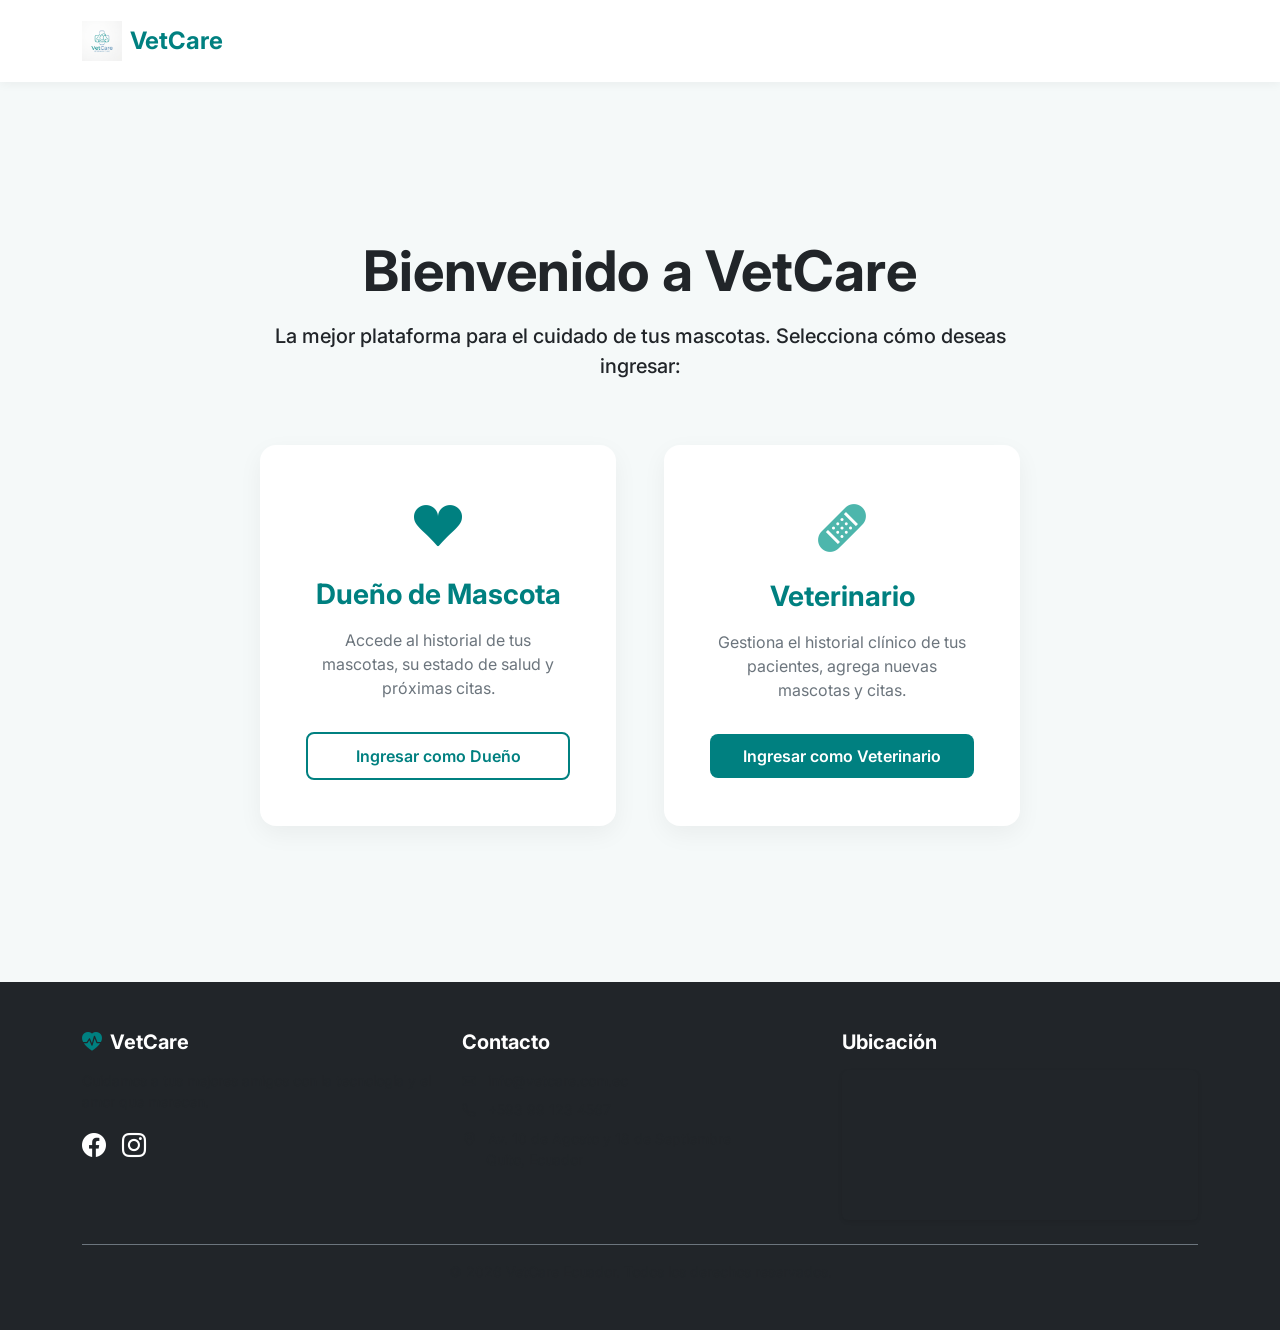
==== index.html @ 592eb91c "Versiones" ====
<!DOCTYPE html>
<html lang="es">
<head>
    <meta charset="UTF-8">
    <meta name="viewport" content="width=device-width, initial-scale=1.0">
    <title>VetCare - Bienvenido</title>
    <!-- Bootstrap CSS -->
    <link href="https://cdn.jsdelivr.net/npm/bootstrap@5.3.0/dist/css/bootstrap.min.css" rel="stylesheet">
    <!-- Google Fonts -->
    <link href="https://fonts.googleapis.com/css2?family=Inter:wght@400;500;600;700&display=swap" rel="stylesheet">
    <!-- Bootstrap Icons -->
    <link rel="stylesheet" href="https://cdn.jsdelivr.net/npm/bootstrap-icons@1.10.5/font/bootstrap-icons.css">
    <!-- Custom CSS -->
    <link rel="stylesheet" href="css/style.css">
</head>
<body>

    <!-- Navbar -->
    <nav class="navbar navbar-expand-lg navbar-custom py-3">
        <div class="container">
            <a class="navbar-brand d-flex align-items-center" href="index.html">
                <img src="images/logo.png" alt="VetCare Logo" class="me-2">
                <span class="fs-4 fw-bold text-primary-custom">VetCare</span>
            </a>
        </div>
    </nav>

    <!-- Hero Section with Role Selection -->
    <section class="hero-section">
        <div class="container fade-in">
            <div class="row justify-content-center">
                <div class="col-lg-8 text-center mb-5">
                    <h1 class="display-4 fw-bold text-dark mb-3">Bienvenido a VetCare</h1>
                    <p class="lead text-dark fw-medium">La mejor plataforma para el cuidado de tus mascotas. Selecciona cómo deseas ingresar:</p>
                </div>
            </div>
            
            <div class="row justify-content-center gap-4">
                <!-- Pet Owner Card -->
                <div class="col-md-5 col-lg-4">
                    <div class="card card-custom role-selector-card h-100" onclick="window.location.href='login.html?role=owner'">
                        <div class="card-body d-flex flex-column align-items-center justify-content-center">
                            <i class="bi bi-suit-heart-fill role-icon text-primary-custom"></i>
                            <h3 class="card-title text-primary-custom">Dueño de Mascota</h3>
                            <p class="card-text text-secondary mt-2">Accede al historial de tus mascotas, su estado de salud y próximas citas.</p>
                            <button class="btn btn-outline-custom mt-3 w-100">Ingresar como Dueño</button>
                        </div>
                    </div>
                </div>

                <!-- Veterinarian Card -->
                <div class="col-md-5 col-lg-4">
                    <div class="card card-custom role-selector-card h-100" onclick="window.location.href='login.html?role=vet'">
                        <div class="card-body d-flex flex-column align-items-center justify-content-center">
                            <i class="bi bi-bandaid-fill role-icon text-secondary-custom"></i>
                            <h3 class="card-title text-primary-custom">Veterinario</h3>
                            <p class="card-text text-secondary mt-2">Gestiona el historial clínico de tus pacientes, agrega nuevas mascotas y citas.</p>
                            <button class="btn btn-primary-custom mt-3 w-100">Ingresar como Veterinario</button>
                        </div>
                    </div>
                </div>
            </div>
        </div>
    </section>

    <!-- Footer -->
    <footer class="bg-dark text-white py-5">
        <div class="container">
            <div class="row">
                <div class="col-md-4 mb-4 mb-md-0">
                    <h5 class="text-white fw-bold mb-3"><i class="bi bi-heart-pulse-fill text-primary-custom me-2"></i>VetCare</h5>
                    <p class="text-muted small">Cuidamos a tus mejores amigos con la tecnología y el amor que merecen.</p>
                    <div class="d-flex gap-3 mt-3">
                        <a href="#" class="text-white fs-4"><i class="bi bi-facebook"></i></a>
                        <a href="#" class="text-white fs-4"><i class="bi bi-instagram"></i></a>
                    </div>
                </div>
                
                <div class="col-md-4 mb-4 mb-md-0">
                    <h5 class="text-white fw-bold mb-3">Contacto</h5>
                    <ul class="list-unstyled text-muted small">
                        <li class="mb-2"><i class="bi bi-envelope me-2"></i> info@vetcare.com.ec</li>
                        <li class="mb-2"><i class="bi bi-telephone me-2"></i> +593 99 123 4567</li>
                        <li class="mb-2"><i class="bi bi-geo-alt me-2"></i> Av. 10 de Agosto y 18 de Septiembre<br><span class="ms-4">Quito, Ecuador</span></li>
                    </ul>
                </div>
                
                <div class="col-md-4">
                    <h5 class="text-white fw-bold mb-3">Ubicación</h5>
                    <div class="rounded overflow-hidden shadow-sm" style="height: 150px;">
                        <iframe src="https://www.google.com/maps/embed?pb=!1m18!1m12!1m3!1d3989.7902500055177!2d-78.5026601!3d-0.2136001!2m3!1f0!2f0!3f0!3m2!1i1024!2i768!4f13.1!3m3!1m2!1s0x91d59a3f2c5d1d6b%3A0x8e8215354964177b!2sAv.%2010%20de%20Agosto%20%26%2018%20de%20Septiembre%2C%20Quito%20170143%2C%20Ecuador!5e0!3m2!1sen!2sus!4v1714000000000!5m2!1sen!2sus" width="100%" height="100%" style="border:0;" allowfullscreen="" loading="lazy" referrerpolicy="no-referrer-when-downgrade"></iframe>
                    </div>
                </div>
            </div>
            <div class="border-top border-secondary mt-4 pt-3 text-center text-muted small">
                &copy; 2026 VetCare Ecuador. Todos los derechos reservados.
            </div>
        </div>
    </footer>

    <!-- Bootstrap JS -->
    <script src="https://cdn.jsdelivr.net/npm/bootstrap@5.3.0/dist/js/bootstrap.bundle.min.js"></script>
    <!-- Custom JS -->
    <script src="js/main.js"></script>
</body>
</html>
---- css/style.css ----
:root {
    --primary-color: #008080; /* Teal */
    --secondary-color: #4DB6AC; /* Soft Teal/Blue */
    --accent-color: #004D40; /* Dark Teal */
    --background-color: #F5F9F9; /* Very light cool grey/blue */
    --text-primary: #333333;
    --text-secondary: #666666;
    --white: #FFFFFF;
    --error-color: #E53935;
    --success-color: #43A047;
}

body {
    font-family: 'Inter', 'Segoe UI', Tahoma, Geneva, Verdana, sans-serif;
    background-color: var(--background-color);
    color: var(--text-primary);
    margin: 0;
    padding: 0;
}

h1, h2, h3, h4, h5, h6 {
    font-weight: 700;
    color: var(--accent-color);
}

/* Custom Utilities */
.text-primary-custom { color: var(--primary-color) !important; }
.text-secondary-custom { color: var(--secondary-color) !important; }
.bg-primary-custom { background-color: var(--primary-color) !important; }
.bg-secondary-custom { background-color: var(--secondary-color) !important; }

/* Buttons */
.btn-primary-custom {
    background-color: var(--primary-color);
    color: var(--white);
    border: none;
    border-radius: 8px;
    padding: 10px 24px;
    font-weight: 600;
    transition: all 0.3s ease;
}

.btn-primary-custom:hover {
    background-color: var(--accent-color);
    transform: translateY(-2px);
    box-shadow: 0 4px 12px rgba(0, 128, 128, 0.3);
    color: var(--white);
}

.btn-outline-custom {
    background-color: transparent;
    color: var(--primary-color);
    border: 2px solid var(--primary-color);
    border-radius: 8px;
    padding: 10px 24px;
    font-weight: 600;
    transition: all 0.3s ease;
}

.btn-outline-custom:hover {
    background-color: var(--primary-color);
    color: var(--white);
    transform: translateY(-2px);
    box-shadow: 0 4px 12px rgba(0, 128, 128, 0.2);
}

/* Cards */
.card-custom {
    border: none;
    border-radius: 16px;
    box-shadow: 0 8px 24px rgba(0, 0, 0, 0.05);
    background-color: var(--white);
    transition: transform 0.3s ease, box-shadow 0.3s ease;
}

.card-custom:hover {
    transform: translateY(-5px);
    box-shadow: 0 12px 32px rgba(0, 0, 0, 0.1);
}

/* Form Controls */
.form-control:focus {
    border-color: var(--primary-color);
    box-shadow: 0 0 0 0.25rem rgba(0, 128, 128, 0.25);
}

.form-label {
    font-weight: 500;
    color: var(--accent-color);
}

/* Hero Section (Landing) */
.hero-section {
    background: linear-gradient(rgba(245, 249, 249, 0.8), rgba(245, 249, 249, 0.95)), url('../images/landing_bg.png') center/cover no-height;
    min-height: 100vh;
    display: flex;
    align-items: center;
    justify-content: center;
}

.role-selector-card {
    cursor: pointer;
    text-align: center;
    padding: 30px;
}

.role-icon {
    font-size: 3rem;
    color: var(--primary-color);
    margin-bottom: 15px;
}

/* Navbar */
.navbar-custom {
    background-color: var(--white);
    box-shadow: 0 2px 10px rgba(0,0,0,0.05);
}
.navbar-brand img {
    height: 40px;
}

/* Error messages */
.invalid-feedback-custom {
    display: none;
    color: var(--error-color);
    font-size: 0.875em;
    margin-top: 0.25rem;
}

.is-invalid-custom {
    border-color: var(--error-color) !important;
}

.is-invalid-custom ~ .invalid-feedback-custom {
    display: block;
}

/* Dashboard specific */
.avatar-img {
    width: 50px;
    height: 50px;
    border-radius: 50%;
    object-fit: cover;
}

.pet-avatar {
    width: 80px;
    height: 80px;
    border-radius: 50%;
    object-fit: cover;
    border: 3px solid var(--secondary-color);
}

/* Animations */
.fade-in {
    animation: fadeIn 0.5s ease-in;
}

@keyframes fadeIn {
    from { opacity: 0; transform: translateY(10px); }
    to { opacity: 1; transform: translateY(0); }
}

/* --- V2 App Real Styles --- */

/* Sidebar Layout */
.dashboard-layout {
    display: flex;
    min-height: 100vh;
    background-color: var(--background-color);
}

.sidebar {
    width: 280px;
    background-color: var(--white);
    border-right: 1px solid rgba(0,0,0,0.05);
    display: flex;
    flex-direction: column;
    position: sticky;
    top: 0;
    height: 100vh;
    z-index: 1000;
}

.sidebar-header {
    padding: 20px;
    border-bottom: 1px solid rgba(0,0,0,0.05);
}

.sidebar-menu {
    flex-grow: 1;
    padding: 20px 0;
    overflow-y: auto;
}

.sidebar-link {
    display: flex;
    align-items: center;
    padding: 12px 24px;
    color: var(--text-secondary);
    text-decoration: none;
    font-weight: 500;
    transition: all 0.2s ease;
    border-left: 4px solid transparent;
}

.sidebar-link:hover {
    background-color: var(--background-color);
    color: var(--primary-color);
}

.sidebar-link.active {
    background-color: rgba(0, 128, 128, 0.05);
    color: var(--primary-color);
    border-left-color: var(--primary-color);
}

.sidebar-link i {
    font-size: 1.25rem;
    margin-right: 15px;
}

.sidebar-footer {
    padding: 20px;
    border-top: 1px solid rgba(0,0,0,0.05);
}

.main-content {
    flex-grow: 1;
    padding: 30px;
    overflow-y: auto;
}

/* KPI Cards */
.kpi-card {
    border-radius: 16px;
    padding: 20px;
    display: flex;
    align-items: center;
    box-shadow: 0 4px 12px rgba(0, 0, 0, 0.03);
    background-color: var(--white);
}

.kpi-icon {
    width: 60px;
    height: 60px;
    border-radius: 12px;
    display: flex;
    align-items: center;
    justify-content: center;
    font-size: 2rem;
    margin-right: 20px;
}

.kpi-info h3 {
    margin: 0;
    font-size: 2rem;
    color: var(--accent-color);
}

.kpi-info p {
    margin: 0;
    color: var(--text-secondary);
    font-weight: 500;
}

/* Interactive Tasks */
.task-item {
    cursor: pointer;
    transition: background-color 0.2s ease;
}

.task-item:hover {
    background-color: var(--background-color);
}

.task-item.completed {
    text-decoration: line-through;
    color: var(--text-secondary);
    opacity: 0.6;
}

.task-item .form-check-input {
    cursor: pointer;
}

/* Notifications */
.notification-item {
    border-left: 4px solid var(--primary-color);
}
.notification-item.alert-danger {
    border-left-color: var(--error-color);
}
.notification-item.alert-warning {
    border-left-color: #ffc107;
}

/* Timeline specific */
.timeline-card {
    position: relative;
}

/* --- V3 Responsive Styles --- */
.mobile-header {
    display: none;
    align-items: center;
    justify-content: space-between;
    padding: 15px 20px;
    background-color: var(--white);
    border-bottom: 1px solid rgba(0,0,0,0.05);
    position: sticky;
    top: 0;
    z-index: 900;
}

.hamburger-btn {
    background: none;
    border: none;
    font-size: 1.5rem;
    color: var(--primary-color);
    cursor: pointer;
}

.sidebar-overlay {
    display: none;
    position: fixed;
    top: 0;
    left: 0;
    width: 100vw;
    height: 100vh;
    background-color: rgba(0,0,0,0.5);
    z-index: 950;
    opacity: 0;
    transition: opacity 0.3s ease;
}

.sidebar-overlay.show {
    display: block;
    opacity: 1;
}

@media (max-width: 991px) {
    .mobile-header {
        display: flex;
    }
    
    .sidebar {
        position: fixed;
        left: -300px; /* Hide offscreen */
        width: 280px;
        transition: left 0.3s ease;
        box-shadow: 4px 0 15px rgba(0,0,0,0.1);
    }

    .sidebar.show {
        left: 0;
    }

    .dashboard-layout {
        flex-direction: column;
    }
    
    .main-content {
        padding: 20px 15px;
    }
}

/* --- Dark Mode Styles --- */
body.dark-mode {
    --primary-color: #4DB6AC; /* Lighter Teal */
    --secondary-color: #80CBC4; /* Softer Teal */
    --accent-color: #E0F2F1; /* Very light text */
    --background-color: #0f172a; /* Slate 900 - Soft dark blue-gray */
    --text-primary: #f1f5f9; /* Slate 100 */
    --text-secondary: #94a3b8; /* Slate 400 */
    --white: #1e293b; /* Slate 800 - Card background in dark mode */
}

body.dark-mode .sidebar {
    background-color: #1e293b;
    border-right: 1px solid #334155;
}

body.dark-mode .sidebar-header, 
body.dark-mode .sidebar-footer,
body.dark-mode .mobile-header {
    border-color: #334155;
    background-color: #1e293b;
}

body.dark-mode .navbar-custom {
    background-color: #1e293b;
}

body.dark-mode .card-custom, 
body.dark-mode .kpi-card {
    background-color: #1e293b;
    box-shadow: 0 4px 12px rgba(0, 0, 0, 0.4);
}

body.dark-mode .dropdown-menu {
    background-color: #334155;
    border-color: #475569;
}

body.dark-mode .dropdown-item {
    color: var(--text-primary);
}
body.dark-mode .dropdown-item:hover {
    background-color: #475569;
    color: var(--white);
}

body.dark-mode .table {
    color: var(--text-primary);
}

body.dark-mode .table-light th,
body.dark-mode .table-light td {
    background-color: #334155;
    color: var(--text-primary);
    border-color: #475569;
}

body.dark-mode tbody tr:hover td {
    background-color: #0f172a;
    color: var(--text-primary);
}
body.dark-mode tbody td {
    background-color: transparent;
    color: var(--text-primary);
}

body.dark-mode .modal-content {
    background-color: #1e293b;
    color: var(--text-primary);
}

body.dark-mode .modal-header,
body.dark-mode .modal-footer {
    border-color: #334155;
}

body.dark-mode input.form-control,
body.dark-mode select.form-select,
body.dark-mode textarea.form-control {
    background-color: #334155;
    border-color: #475569;
    color: var(--text-primary);
}

/* Fix text in specific cards in dark mode */
body.dark-mode .bg-light {
    background-color: #334155 !important;
}

body.dark-mode .text-dark {
    color: var(--text-primary) !important;
}

body.dark-mode .border {
    border-color: #475569 !important;
}

/* Theme Toggle Button */
.theme-toggle-btn {
    background: transparent;
    border: none;
    color: var(--text-secondary);
    font-size: 1.25rem;
    cursor: pointer;
    padding: 10px;
    border-radius: 50%;
    transition: all 0.3s ease;
}
.theme-toggle-btn:hover {
    background-color: rgba(0, 128, 128, 0.1);
    color: var(--primary-color);
}
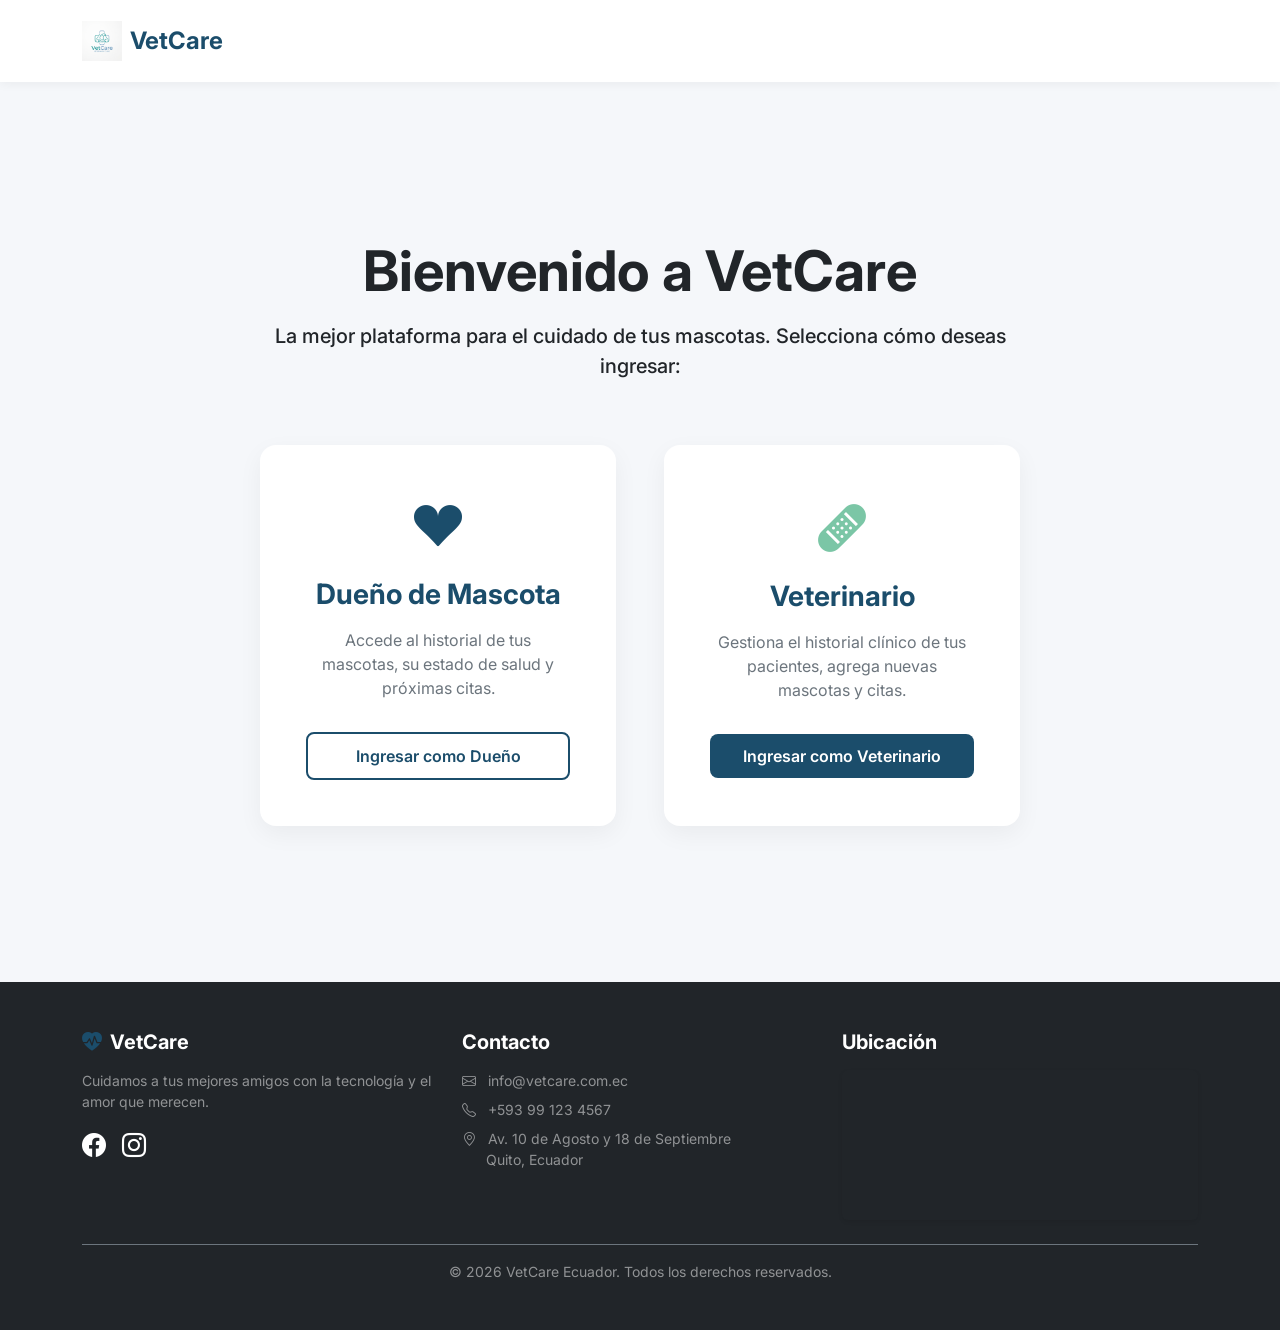
==== commit d611b18b: "fin" ====
--- a/index.html
+++ b/index.html
@@ -69,7 +69,7 @@
             <div class="row">
                 <div class="col-md-4 mb-4 mb-md-0">
                     <h5 class="text-white fw-bold mb-3"><i class="bi bi-heart-pulse-fill text-primary-custom me-2"></i>VetCare</h5>
-                    <p class="text-muted small">Cuidamos a tus mejores amigos con la tecnología y el amor que merecen.</p>
+                    <p class="text-white-50 small">Cuidamos a tus mejores amigos con la tecnología y el amor que merecen.</p>
                     <div class="d-flex gap-3 mt-3">
                         <a href="#" class="text-white fs-4"><i class="bi bi-facebook"></i></a>
                         <a href="#" class="text-white fs-4"><i class="bi bi-instagram"></i></a>
@@ -78,7 +78,7 @@
                 
                 <div class="col-md-4 mb-4 mb-md-0">
                     <h5 class="text-white fw-bold mb-3">Contacto</h5>
-                    <ul class="list-unstyled text-muted small">
+                    <ul class="list-unstyled text-white-50 small">
                         <li class="mb-2"><i class="bi bi-envelope me-2"></i> info@vetcare.com.ec</li>
                         <li class="mb-2"><i class="bi bi-telephone me-2"></i> +593 99 123 4567</li>
                         <li class="mb-2"><i class="bi bi-geo-alt me-2"></i> Av. 10 de Agosto y 18 de Septiembre<br><span class="ms-4">Quito, Ecuador</span></li>
@@ -92,7 +92,7 @@
                     </div>
                 </div>
             </div>
-            <div class="border-top border-secondary mt-4 pt-3 text-center text-muted small">
+            <div class="border-top border-secondary mt-4 pt-3 text-center text-white-50 small">
                 &copy; 2026 VetCare Ecuador. Todos los derechos reservados.
             </div>
         </div>
--- a/css/style.css
+++ b/css/style.css
@@ -1,13 +1,15 @@
 :root {
-    --primary-color: #008080; /* Teal */
-    --secondary-color: #4DB6AC; /* Soft Teal/Blue */
-    --accent-color: #004D40; /* Dark Teal */
-    --background-color: #F5F9F9; /* Very light cool grey/blue */
-    --text-primary: #333333;
-    --text-secondary: #666666;
+    --primary-color: #1B4D6B;
+    --secondary-color: #7BC6A6;
+    --accent-color: #E88C5A;
+    --background-color: #F5F7FA;
+    --text-primary: #1F2A3A;
+    --text-secondary: #6B7A8A;
     --white: #FFFFFF;
-    --error-color: #E53935;
-    --success-color: #43A047;
+    --error-color: #C84A4A;
+    --success-color: #2E7D5E;
+    --warning-color: #E8B84A;
+    --border-color: #D1D5DB;
 }
 
 body {
@@ -43,7 +45,7 @@
 .btn-primary-custom:hover {
     background-color: var(--accent-color);
     transform: translateY(-2px);
-    box-shadow: 0 4px 12px rgba(0, 128, 128, 0.3);
+    box-shadow: 0 4px 12px rgba(27, 77, 107, 0.3);
     color: var(--white);
 }
 
@@ -61,7 +63,7 @@
     background-color: var(--primary-color);
     color: var(--white);
     transform: translateY(-2px);
-    box-shadow: 0 4px 12px rgba(0, 128, 128, 0.2);
+    box-shadow: 0 4px 12px rgba(27, 77, 107, 0.2);
 }
 
 /* Cards */
@@ -81,7 +83,7 @@
 /* Form Controls */
 .form-control:focus {
     border-color: var(--primary-color);
-    box-shadow: 0 0 0 0.25rem rgba(0, 128, 128, 0.25);
+    box-shadow: 0 0 0 0.25rem rgba(27, 77, 107, 0.25);
 }
 
 .form-label {
@@ -172,8 +174,8 @@
 
 .sidebar {
     width: 280px;
-    background-color: var(--white);
-    border-right: 1px solid rgba(0,0,0,0.05);
+    background-color: var(--text-primary);
+    border-right: 1px solid var(--border-color);
     display: flex;
     flex-direction: column;
     position: sticky;
@@ -184,35 +186,39 @@
 
 .sidebar-header {
     padding: 20px;
-    border-bottom: 1px solid rgba(0,0,0,0.05);
+    border-bottom: 1px solid rgba(255,255,255,0.1);
+}
+
+.sidebar-header .text-primary-custom {
+    color: var(--white) !important;
 }
 
 .sidebar-menu {
     flex-grow: 1;
-    padding: 20px 0;
+    padding: 20px 12px;
     overflow-y: auto;
 }
 
 .sidebar-link {
     display: flex;
     align-items: center;
-    padding: 12px 24px;
+    padding: 12px 16px;
     color: var(--text-secondary);
     text-decoration: none;
     font-weight: 500;
     transition: all 0.2s ease;
-    border-left: 4px solid transparent;
+    border-radius: 8px;
+    margin-bottom: 4px;
 }
 
 .sidebar-link:hover {
-    background-color: var(--background-color);
-    color: var(--primary-color);
+    background-color: rgba(255, 255, 255, 0.05);
+    color: var(--white);
 }
 
 .sidebar-link.active {
-    background-color: rgba(0, 128, 128, 0.05);
-    color: var(--primary-color);
-    border-left-color: var(--primary-color);
+    background-color: var(--primary-color);
+    color: var(--white);
 }
 
 .sidebar-link i {
@@ -222,7 +228,15 @@
 
 .sidebar-footer {
     padding: 20px;
-    border-top: 1px solid rgba(0,0,0,0.05);
+    border-top: 1px solid rgba(255,255,255,0.1);
+}
+
+.sidebar-footer .text-dark {
+    color: var(--white) !important;
+}
+
+.sidebar-footer .text-muted {
+    color: var(--text-secondary) !important;
 }
 
 .main-content {
@@ -367,13 +381,14 @@
 
 /* --- Dark Mode Styles --- */
 body.dark-mode {
-    --primary-color: #4DB6AC; /* Lighter Teal */
-    --secondary-color: #80CBC4; /* Softer Teal */
-    --accent-color: #E0F2F1; /* Very light text */
-    --background-color: #0f172a; /* Slate 900 - Soft dark blue-gray */
-    --text-primary: #f1f5f9; /* Slate 100 */
-    --text-secondary: #94a3b8; /* Slate 400 */
-    --white: #1e293b; /* Slate 800 - Card background in dark mode */
+    --primary-color: #3A7DA3; /* Lighter version of the new primary blue for dark mode */
+    --secondary-color: #94D6BA; /* Lighter version of the secondary green */
+    --accent-color: #F0A57C; /* Lighter version of the accent orange */
+    --background-color: #121A25; /* Very dark blue matching the new primary tone */
+    --text-primary: #F5F7FA;
+    --text-secondary: #9DA7B3;
+    --white: #1A2635; /* Card background in dark mode */
+    --border-color: #2D3A4B;
 }
 
 body.dark-mode .sidebar {
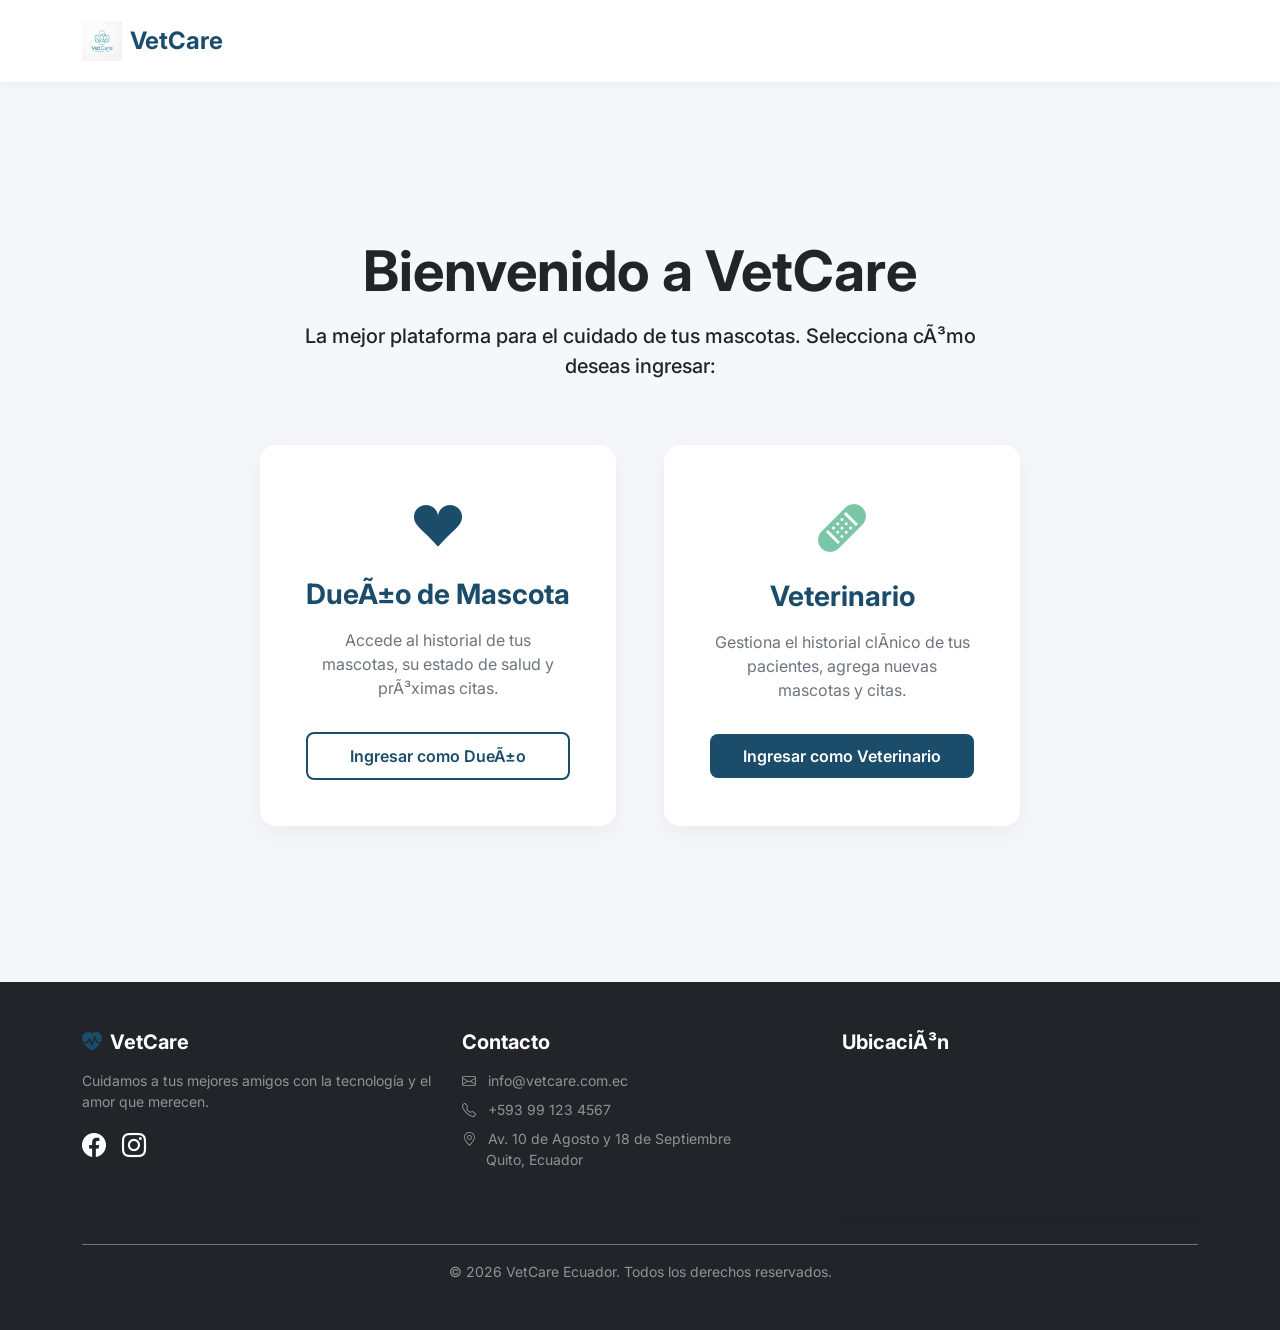
==== commit 7c8b3c7a: "ultimos commits" ====
--- a/index.html
+++ b/index.html
@@ -1,8 +1,11 @@
-<!DOCTYPE html>
+﻿<!DOCTYPE html>
 <html lang="es">
 <head>
     <meta charset="UTF-8">
     <meta name="viewport" content="width=device-width, initial-scale=1.0">
+    <meta name="description" content="VetCare - Sistema veterinario para la gestión integral de tu clínica y el cuidado de mascotas.">
+    <link rel="preconnect" href="https://fonts.googleapis.com">
+    <link rel="preconnect" href="https://fonts.gstatic.com" crossorigin>
     <title>VetCare - Bienvenido</title>
     <!-- Bootstrap CSS -->
     <link href="https://cdn.jsdelivr.net/npm/bootstrap@5.3.0/dist/css/bootstrap.min.css" rel="stylesheet">
@@ -31,7 +34,7 @@
             <div class="row justify-content-center">
                 <div class="col-lg-8 text-center mb-5">
                     <h1 class="display-4 fw-bold text-dark mb-3">Bienvenido a VetCare</h1>
-                    <p class="lead text-dark fw-medium">La mejor plataforma para el cuidado de tus mascotas. Selecciona cómo deseas ingresar:</p>
+                    <p class="lead text-dark fw-medium">La mejor plataforma para el cuidado de tus mascotas. Selecciona cÃ³mo deseas ingresar:</p>
                 </div>
             </div>
             
@@ -41,9 +44,9 @@
                     <div class="card card-custom role-selector-card h-100" onclick="window.location.href='login.html?role=owner'">
                         <div class="card-body d-flex flex-column align-items-center justify-content-center">
                             <i class="bi bi-suit-heart-fill role-icon text-primary-custom"></i>
-                            <h3 class="card-title text-primary-custom">Dueño de Mascota</h3>
-                            <p class="card-text text-secondary mt-2">Accede al historial de tus mascotas, su estado de salud y próximas citas.</p>
-                            <button class="btn btn-outline-custom mt-3 w-100">Ingresar como Dueño</button>
+                            <h3 class="card-title text-primary-custom">DueÃ±o de Mascota</h3>
+                            <p class="card-text text-secondary mt-2">Accede al historial de tus mascotas, su estado de salud y prÃ³ximas citas.</p>
+                            <button class="btn btn-outline-custom mt-3 w-100">Ingresar como DueÃ±o</button>
                         </div>
                     </div>
                 </div>
@@ -54,7 +57,7 @@
                         <div class="card-body d-flex flex-column align-items-center justify-content-center">
                             <i class="bi bi-bandaid-fill role-icon text-secondary-custom"></i>
                             <h3 class="card-title text-primary-custom">Veterinario</h3>
-                            <p class="card-text text-secondary mt-2">Gestiona el historial clínico de tus pacientes, agrega nuevas mascotas y citas.</p>
+                            <p class="card-text text-secondary mt-2">Gestiona el historial clÃ­nico de tus pacientes, agrega nuevas mascotas y citas.</p>
                             <button class="btn btn-primary-custom mt-3 w-100">Ingresar como Veterinario</button>
                         </div>
                     </div>
@@ -71,8 +74,8 @@
                     <h5 class="text-white fw-bold mb-3"><i class="bi bi-heart-pulse-fill text-primary-custom me-2"></i>VetCare</h5>
                     <p class="text-white-50 small">Cuidamos a tus mejores amigos con la tecnología y el amor que merecen.</p>
                     <div class="d-flex gap-3 mt-3">
-                        <a href="#" class="text-white fs-4"><i class="bi bi-facebook"></i></a>
-                        <a href="#" class="text-white fs-4"><i class="bi bi-instagram"></i></a>
+                        <a href="#" class="text-white fs-4" aria-label="Visitar nuestra página de Facebook"><i class="bi bi-facebook"></i></a>
+                        <a href="#" class="text-white fs-4" aria-label="Visitar nuestro perfil de Instagram"><i class="bi bi-instagram"></i></a>
                     </div>
                 </div>
                 
@@ -86,7 +89,7 @@
                 </div>
                 
                 <div class="col-md-4">
-                    <h5 class="text-white fw-bold mb-3">Ubicación</h5>
+                    <h5 class="text-white fw-bold mb-3">UbicaciÃ³n</h5>
                     <div class="rounded overflow-hidden shadow-sm" style="height: 150px;">
                         <iframe src="https://www.google.com/maps/embed?pb=!1m18!1m12!1m3!1d3989.7902500055177!2d-78.5026601!3d-0.2136001!2m3!1f0!2f0!3f0!3m2!1i1024!2i768!4f13.1!3m3!1m2!1s0x91d59a3f2c5d1d6b%3A0x8e8215354964177b!2sAv.%2010%20de%20Agosto%20%26%2018%20de%20Septiembre%2C%20Quito%20170143%2C%20Ecuador!5e0!3m2!1sen!2sus!4v1714000000000!5m2!1sen!2sus" width="100%" height="100%" style="border:0;" allowfullscreen="" loading="lazy" referrerpolicy="no-referrer-when-downgrade"></iframe>
                     </div>
@@ -104,3 +107,5 @@
     <script src="js/main.js"></script>
 </body>
 </html>
+
+
--- a/css/style.css
+++ b/css/style.css
@@ -73,6 +73,7 @@
     box-shadow: 0 8px 24px rgba(0, 0, 0, 0.05);
     background-color: var(--white);
     transition: transform 0.3s ease, box-shadow 0.3s ease;
+    will-change: transform, box-shadow;
 }
 
 .card-custom:hover {
@@ -156,6 +157,7 @@
 /* Animations */
 .fade-in {
     animation: fadeIn 0.5s ease-in;
+    will-change: opacity, transform;
 }
 
 @keyframes fadeIn {
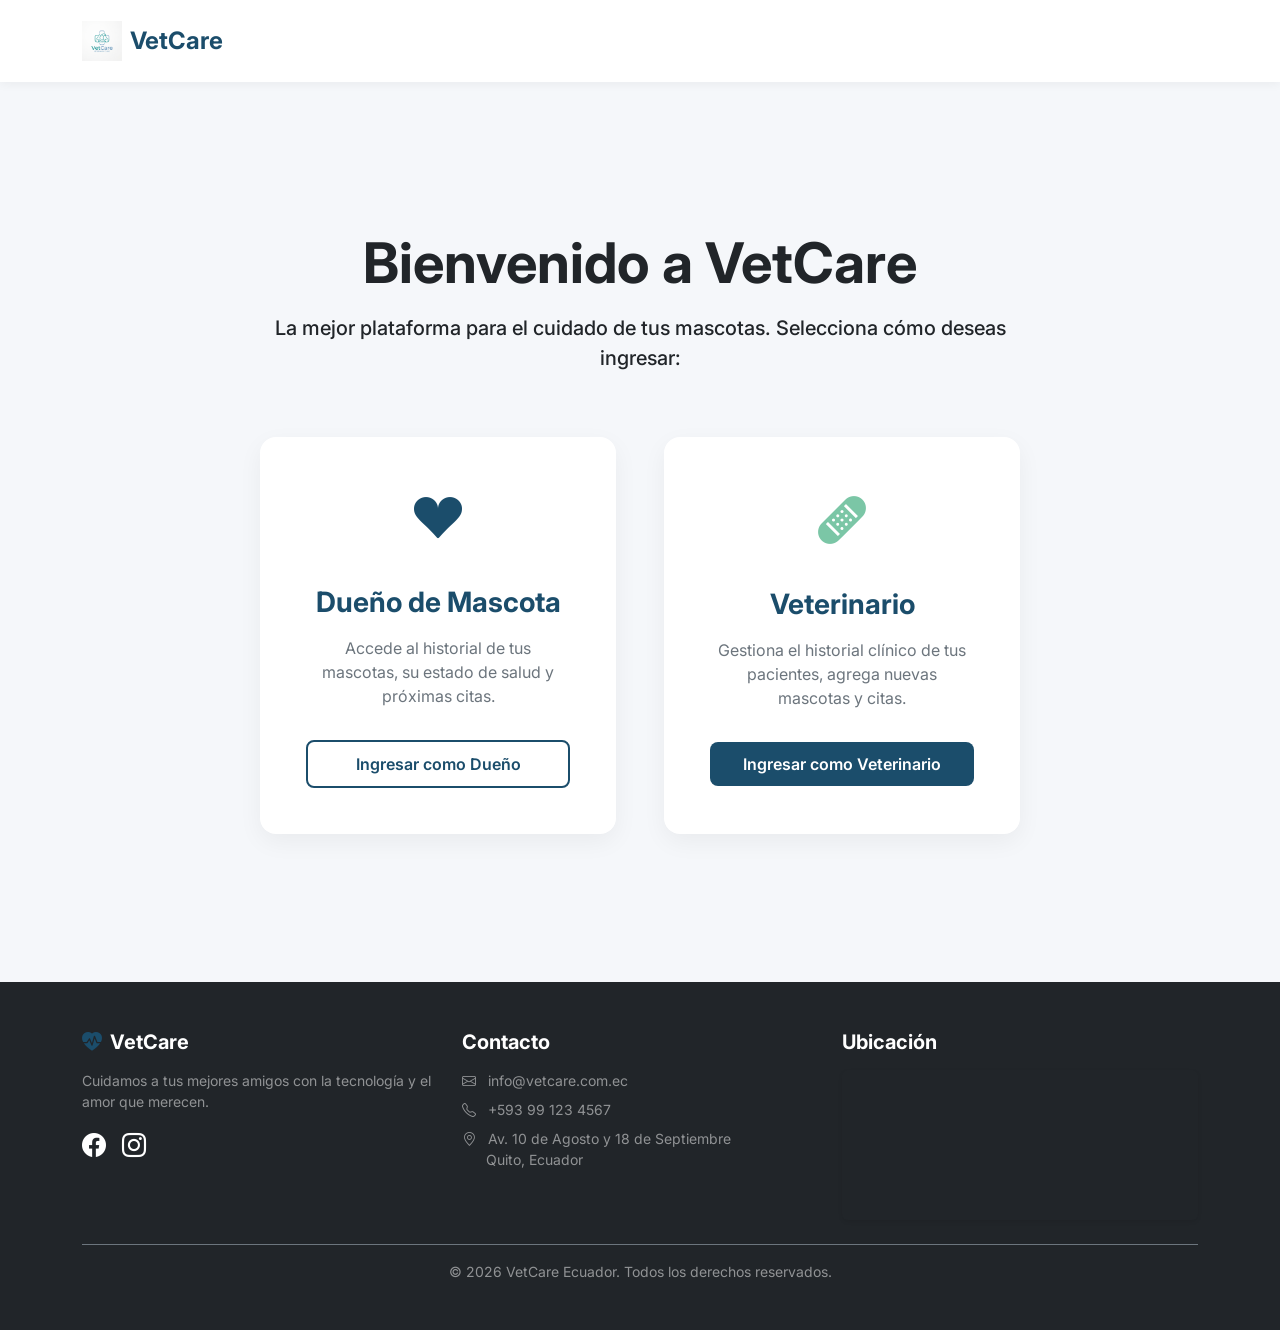
==== commit 0b2b2bf9: "refactorizar todo para que este mas optimizado" ====
--- a/index.html
+++ b/index.html
@@ -4,94 +4,103 @@
     <meta charset="UTF-8">
     <meta name="viewport" content="width=device-width, initial-scale=1.0">
     <meta name="description" content="VetCare - Sistema veterinario para la gestión integral de tu clínica y el cuidado de mascotas.">
+    
+    <!-- Preconnect para Google Fonts (Reduce Render-Blocking de fuentes) -->
     <link rel="preconnect" href="https://fonts.googleapis.com">
     <link rel="preconnect" href="https://fonts.gstatic.com" crossorigin>
+    
     <title>VetCare - Bienvenido</title>
-    <!-- Bootstrap CSS -->
+    
+    <!-- CSS Crítico (Bootstrap y Google Fonts) -->
     <link href="https://cdn.jsdelivr.net/npm/bootstrap@5.3.0/dist/css/bootstrap.min.css" rel="stylesheet">
-    <!-- Google Fonts -->
     <link href="https://fonts.googleapis.com/css2?family=Inter:wght@400;500;600;700&display=swap" rel="stylesheet">
-    <!-- Bootstrap Icons -->
     <link rel="stylesheet" href="https://cdn.jsdelivr.net/npm/bootstrap-icons@1.10.5/font/bootstrap-icons.css">
+    
     <!-- Custom CSS -->
     <link rel="stylesheet" href="css/style.css">
 </head>
 <body>
 
-    <!-- Navbar -->
-    <nav class="navbar navbar-expand-lg navbar-custom py-3">
-        <div class="container">
-            <a class="navbar-brand d-flex align-items-center" href="index.html">
-                <img src="images/logo.png" alt="VetCare Logo" class="me-2">
-                <span class="fs-4 fw-bold text-primary-custom">VetCare</span>
-            </a>
-        </div>
-    </nav>
+    <!-- Header Semántico -->
+    <header>
+        <nav class="navbar navbar-expand-lg navbar-custom py-3" aria-label="Navegación Principal">
+            <div class="container">
+                <a class="navbar-brand d-flex align-items-center" href="index.html" aria-label="Ir al inicio de VetCare">
+                    <!-- Atributos explícitos width y height para evitar CLS -->
+                    <img src="images/logo.png" alt="Logotipo de VetCare" width="40" height="40" class="me-2">
+                    <span class="fs-4 fw-bold text-primary-custom">VetCare</span>
+                </a>
+            </div>
+        </nav>
+    </header>
 
-    <!-- Hero Section with Role Selection -->
-    <section class="hero-section">
-        <div class="container fade-in">
-            <div class="row justify-content-center">
-                <div class="col-lg-8 text-center mb-5">
-                    <h1 class="display-4 fw-bold text-dark mb-3">Bienvenido a VetCare</h1>
-                    <p class="lead text-dark fw-medium">La mejor plataforma para el cuidado de tus mascotas. Selecciona cÃ³mo deseas ingresar:</p>
+    <!-- Main Semántico para el contenido principal -->
+    <main>
+        <section class="hero-section" aria-labelledby="hero-heading">
+            <div class="container fade-in">
+                <div class="row justify-content-center">
+                    <div class="col-lg-8 text-center mb-5">
+                        <h1 id="hero-heading" class="display-4 fw-bold text-dark mb-3">Bienvenido a VetCare</h1>
+                        <p class="lead text-dark fw-medium">La mejor plataforma para el cuidado de tus mascotas. Selecciona cómo deseas ingresar:</p>
+                    </div>
                 </div>
-            </div>
-            
-            <div class="row justify-content-center gap-4">
-                <!-- Pet Owner Card -->
-                <div class="col-md-5 col-lg-4">
-                    <div class="card card-custom role-selector-card h-100" onclick="window.location.href='login.html?role=owner'">
-                        <div class="card-body d-flex flex-column align-items-center justify-content-center">
-                            <i class="bi bi-suit-heart-fill role-icon text-primary-custom"></i>
-                            <h3 class="card-title text-primary-custom">DueÃ±o de Mascota</h3>
-                            <p class="card-text text-secondary mt-2">Accede al historial de tus mascotas, su estado de salud y prÃ³ximas citas.</p>
-                            <button class="btn btn-outline-custom mt-3 w-100">Ingresar como DueÃ±o</button>
+                
+                <div class="row justify-content-center gap-4">
+                    <!-- Pet Owner Card -->
+                    <div class="col-md-5 col-lg-4">
+                        <div class="card card-custom role-selector-card h-100">
+                            <div class="card-body d-flex flex-column align-items-center justify-content-center">
+                                <i class="bi bi-suit-heart-fill role-icon text-primary-custom" aria-hidden="true"></i>
+                                <h2 class="card-title text-primary-custom fs-3 mt-3">Dueño de Mascota</h2>
+                                <p class="card-text text-secondary mt-2 text-center">Accede al historial de tus mascotas, su estado de salud y próximas citas.</p>
+                                <!-- Se cambió el div onclick por un enlace <a> real semántico -->
+                                <a href="login.html?role=owner" class="btn btn-outline-custom mt-3 w-100" aria-label="Iniciar sesión como dueño de mascota">Ingresar como Dueño</a>
+                            </div>
                         </div>
                     </div>
-                </div>
 
-                <!-- Veterinarian Card -->
-                <div class="col-md-5 col-lg-4">
-                    <div class="card card-custom role-selector-card h-100" onclick="window.location.href='login.html?role=vet'">
-                        <div class="card-body d-flex flex-column align-items-center justify-content-center">
-                            <i class="bi bi-bandaid-fill role-icon text-secondary-custom"></i>
-                            <h3 class="card-title text-primary-custom">Veterinario</h3>
-                            <p class="card-text text-secondary mt-2">Gestiona el historial clÃ­nico de tus pacientes, agrega nuevas mascotas y citas.</p>
-                            <button class="btn btn-primary-custom mt-3 w-100">Ingresar como Veterinario</button>
+                    <!-- Veterinarian Card -->
+                    <div class="col-md-5 col-lg-4">
+                        <div class="card card-custom role-selector-card h-100">
+                            <div class="card-body d-flex flex-column align-items-center justify-content-center">
+                                <i class="bi bi-bandaid-fill role-icon text-secondary-custom" aria-hidden="true"></i>
+                                <h2 class="card-title text-primary-custom fs-3 mt-3">Veterinario</h2>
+                                <p class="card-text text-secondary mt-2 text-center">Gestiona el historial clínico de tus pacientes, agrega nuevas mascotas y citas.</p>
+                                <a href="login.html?role=vet" class="btn btn-primary-custom mt-3 w-100" aria-label="Iniciar sesión como veterinario">Ingresar como Veterinario</a>
+                            </div>
                         </div>
                     </div>
                 </div>
             </div>
-        </div>
-    </section>
+        </section>
+    </main>
 
-    <!-- Footer -->
+    <!-- Footer Semántico -->
     <footer class="bg-dark text-white py-5">
         <div class="container">
             <div class="row">
                 <div class="col-md-4 mb-4 mb-md-0">
-                    <h5 class="text-white fw-bold mb-3"><i class="bi bi-heart-pulse-fill text-primary-custom me-2"></i>VetCare</h5>
+                    <h2 class="text-white fw-bold mb-3 fs-5"><i class="bi bi-heart-pulse-fill text-primary-custom me-2" aria-hidden="true"></i>VetCare</h2>
                     <p class="text-white-50 small">Cuidamos a tus mejores amigos con la tecnología y el amor que merecen.</p>
                     <div class="d-flex gap-3 mt-3">
-                        <a href="#" class="text-white fs-4" aria-label="Visitar nuestra página de Facebook"><i class="bi bi-facebook"></i></a>
-                        <a href="#" class="text-white fs-4" aria-label="Visitar nuestro perfil de Instagram"><i class="bi bi-instagram"></i></a>
+                        <a href="#" class="text-white fs-4" aria-label="Visitar nuestra página de Facebook"><i class="bi bi-facebook" aria-hidden="true"></i></a>
+                        <a href="#" class="text-white fs-4" aria-label="Visitar nuestro perfil de Instagram"><i class="bi bi-instagram" aria-hidden="true"></i></a>
                     </div>
                 </div>
                 
                 <div class="col-md-4 mb-4 mb-md-0">
-                    <h5 class="text-white fw-bold mb-3">Contacto</h5>
+                    <h2 class="text-white fw-bold mb-3 fs-5">Contacto</h2>
                     <ul class="list-unstyled text-white-50 small">
-                        <li class="mb-2"><i class="bi bi-envelope me-2"></i> info@vetcare.com.ec</li>
-                        <li class="mb-2"><i class="bi bi-telephone me-2"></i> +593 99 123 4567</li>
-                        <li class="mb-2"><i class="bi bi-geo-alt me-2"></i> Av. 10 de Agosto y 18 de Septiembre<br><span class="ms-4">Quito, Ecuador</span></li>
+                        <li class="mb-2"><i class="bi bi-envelope me-2" aria-hidden="true"></i> info@vetcare.com.ec</li>
+                        <li class="mb-2"><i class="bi bi-telephone me-2" aria-hidden="true"></i> +593 99 123 4567</li>
+                        <li class="mb-2"><i class="bi bi-geo-alt me-2" aria-hidden="true"></i> Av. 10 de Agosto y 18 de Septiembre<br><span class="ms-4">Quito, Ecuador</span></li>
                     </ul>
                 </div>
                 
                 <div class="col-md-4">
-                    <h5 class="text-white fw-bold mb-3">UbicaciÃ³n</h5>
+                    <h2 class="text-white fw-bold mb-3 fs-5">Ubicación</h2>
                     <div class="rounded overflow-hidden shadow-sm" style="height: 150px;">
-                        <iframe src="https://www.google.com/maps/embed?pb=!1m18!1m12!1m3!1d3989.7902500055177!2d-78.5026601!3d-0.2136001!2m3!1f0!2f0!3f0!3m2!1i1024!2i768!4f13.1!3m3!1m2!1s0x91d59a3f2c5d1d6b%3A0x8e8215354964177b!2sAv.%2010%20de%20Agosto%20%26%2018%20de%20Septiembre%2C%20Quito%20170143%2C%20Ecuador!5e0!3m2!1sen!2sus!4v1714000000000!5m2!1sen!2sus" width="100%" height="100%" style="border:0;" allowfullscreen="" loading="lazy" referrerpolicy="no-referrer-when-downgrade"></iframe>
+                        <iframe src="https://www.google.com/maps/embed?pb=!1m18!1m12!1m3!1d3989.7902500055177!2d-78.5026601!3d-0.2136001!2m3!1f0!2f0!3f0!3m2!1i1024!2i768!4f13.1!3m3!1m2!1s0x91d59a3f2c5d1d6b%3A0x8e8215354964177b!2sAv.%2010%20de%20Agosto%20%26%2018%20de%20Septiembre%2C%20Quito%20170143%2C%20Ecuador!5e0!3m2!1sen!2sus!4v1714000000000!5m2!1sen!2sus" width="100%" height="100%" style="border:0;" allowfullscreen="" loading="lazy" title="Mapa de ubicación de la clínica VetCare" referrerpolicy="no-referrer-when-downgrade"></iframe>
                     </div>
                 </div>
             </div>
@@ -101,11 +110,10 @@
         </div>
     </footer>
 
-    <!-- Bootstrap JS -->
-    <script src="https://cdn.jsdelivr.net/npm/bootstrap@5.3.0/dist/js/bootstrap.bundle.min.js"></script>
-    <!-- Custom JS -->
-    <script src="js/main.js"></script>
+    <!-- Bootstrap JS con DEFER (Reduce Render-Blocking) -->
+    <script src="https://cdn.jsdelivr.net/npm/bootstrap@5.3.0/dist/js/bootstrap.bundle.min.js" defer></script>
+    
+    <!-- Custom JS con DEFER -->
+    <script src="js/main.js" defer></script>
 </body>
 </html>
-
-
